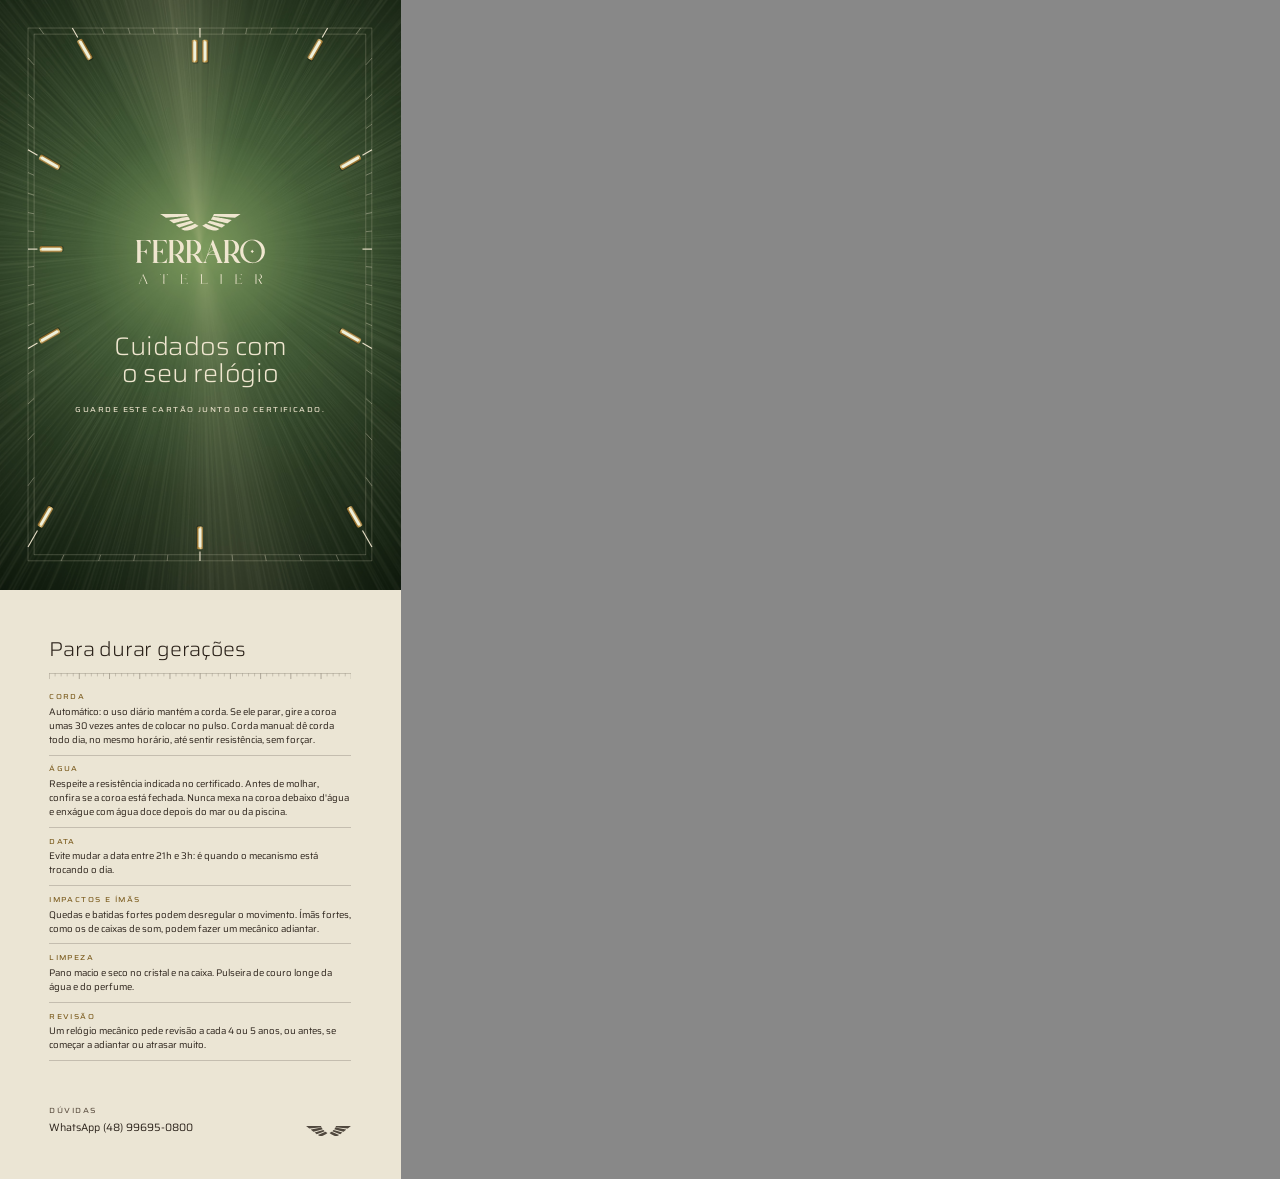
==== branding/src/html/cartao-de-cuidados.html @ 710962fe "Branding: cartão de visita, certificado e garantia, folheto, cartão de cuidados e manual da marca Im" ====
<!doctype html><html lang="pt-BR"><head><meta charset="utf-8"><title>cartao-de-cuidados</title><link href="https://fonts.googleapis.com/css2?family=Saira:wdth,wght@50..125,100..900&display=swap" rel="stylesheet">
<style>@page{size:106.0mm 156.0mm;margin:0}
*{box-sizing:border-box;margin:0;padding:0}
html,body{background:#888}
body{font-family:Saira,sans-serif;color:#2a2119;-webkit-print-color-adjust:exact;print-color-adjust:exact}
.page{position:relative;overflow:hidden;break-after:page;background:#ebe5d4}
.page:last-child{break-after:auto}
.trim{position:absolute;left:3.0mm;top:3.0mm}
.full{position:absolute;inset:0;width:100%;height:100%;object-fit:cover;display:block}
.track{position:absolute;left:0;top:0;overflow:visible}
.abs{position:absolute}
.label{font-weight:500;font-stretch:125%;text-transform:uppercase;letter-spacing:.2em;font-size:5.6pt;color:#5f5244}
.display{font-weight:300;font-stretch:112%;letter-spacing:-.01em;line-height:1.08}
.print{color:#efe6cf}
.rule{display:block}
img{display:block}
.page{width:106.0mm;height:156.0mm}
      .ca-title{left:0;right:0;top:85.0mm;text-align:center;font-size:19pt}
      .ca-sub{left:0;right:0;top:104.0mm;text-align:center;font-size:5.4pt;color:#efe6cf}
      .cb{left:10mm;right:10mm;top:10mm}
      .cb-title{font-size:15pt}
      .cb dl > div{padding:2.1mm 0;border-bottom:.15mm solid rgba(42,33,25,.2)}
      .cb dt{font-size:5.4pt;color:#7a5a1c}
      .cb dd{font-size:7.2pt;line-height:1.45;margin-top:.7mm;color:#2a2119}
      .cb-foot{left:10mm;right:10mm;bottom:8.5mm;display:flex;justify-content:space-between;align-items:end}
      .cb-foot .v{font-size:8pt;margin-top:.6mm}
    </style></head>
<body><section class="page">
      <img class="full" src="../img/laca-cuidados.jpg">
      <div class="trim" style="width:100mm;height:150mm">
        <svg class="track" viewBox="0 0 100 150" width="100mm" height="150mm" xmlns="http://www.w3.org/2000/svg"><defs><linearGradient id="gold" x1="0" y1="0" x2="1" y2="0"><stop offset="0" stop-color="#8c6a2e"/><stop offset=".45" stop-color="#f2dca0"/><stop offset=".55" stop-color="#d4ad5c"/><stop offset="1" stop-color="#7e5d24"/></linearGradient></defs><g fill="none" stroke="#efe6cf" stroke-opacity="0.45" stroke-width="0.12"><rect x="4.5" y="4.5" width="91.000" height="141.000"/><rect x="6.1" y="6.1" width="87.800" height="137.800"/></g><line x1="50.000" y1="4.500" x2="50.000" y2="7.000" stroke="#efe6cf" stroke-opacity="0.95" stroke-width="0.3"/><line x1="56.149" y1="4.500" x2="55.980" y2="6.100" stroke="#efe6cf" stroke-opacity="0.7" stroke-width="0.13"/><line x1="62.435" y1="4.500" x2="62.094" y2="6.100" stroke="#efe6cf" stroke-opacity="0.7" stroke-width="0.13"/><line x1="69.008" y1="4.500" x2="68.488" y2="6.100" stroke="#efe6cf" stroke-opacity="0.7" stroke-width="0.13"/><line x1="76.046" y1="4.500" x2="75.334" y2="6.100" stroke="#efe6cf" stroke-opacity="0.7" stroke-width="0.13"/><line x1="83.775" y1="4.500" x2="82.332" y2="7.000" stroke="#efe6cf" stroke-opacity="0.95" stroke-width="0.3"/><line x1="92.503" y1="4.500" x2="91.340" y2="6.100" stroke="#efe6cf" stroke-opacity="0.7" stroke-width="0.13"/><line x1="95.500" y1="12.467" x2="93.900" y2="14.244" stroke="#efe6cf" stroke-opacity="0.7" stroke-width="0.13"/><line x1="95.500" y1="22.032" x2="93.900" y2="23.472" stroke="#efe6cf" stroke-opacity="0.7" stroke-width="0.13"/><line x1="95.500" y1="29.942" x2="93.900" y2="31.105" stroke="#efe6cf" stroke-opacity="0.7" stroke-width="0.13"/><line x1="95.500" y1="36.731" x2="93.000" y2="38.174" stroke="#efe6cf" stroke-opacity="0.95" stroke-width="0.3"/><line x1="95.500" y1="42.742" x2="93.900" y2="43.454" stroke="#efe6cf" stroke-opacity="0.7" stroke-width="0.13"/><line x1="95.500" y1="48.216" x2="93.900" y2="48.736" stroke="#efe6cf" stroke-opacity="0.7" stroke-width="0.13"/><line x1="95.500" y1="53.329" x2="93.900" y2="53.669" stroke="#efe6cf" stroke-opacity="0.7" stroke-width="0.13"/><line x1="95.500" y1="58.218" x2="93.900" y2="58.386" stroke="#efe6cf" stroke-opacity="0.7" stroke-width="0.13"/><line x1="95.500" y1="63.000" x2="93.000" y2="63.000" stroke="#efe6cf" stroke-opacity="0.95" stroke-width="0.3"/><line x1="95.500" y1="67.782" x2="93.900" y2="67.614" stroke="#efe6cf" stroke-opacity="0.7" stroke-width="0.13"/><line x1="95.500" y1="72.671" x2="93.900" y2="72.331" stroke="#efe6cf" stroke-opacity="0.7" stroke-width="0.13"/><line x1="95.500" y1="77.784" x2="93.900" y2="77.264" stroke="#efe6cf" stroke-opacity="0.7" stroke-width="0.13"/><line x1="95.500" y1="83.258" x2="93.900" y2="82.546" stroke="#efe6cf" stroke-opacity="0.7" stroke-width="0.13"/><line x1="95.500" y1="89.269" x2="93.000" y2="87.826" stroke="#efe6cf" stroke-opacity="0.95" stroke-width="0.3"/><line x1="95.500" y1="96.058" x2="93.900" y2="94.895" stroke="#efe6cf" stroke-opacity="0.7" stroke-width="0.13"/><line x1="95.500" y1="103.968" x2="93.900" y2="102.528" stroke="#efe6cf" stroke-opacity="0.7" stroke-width="0.13"/><line x1="95.500" y1="113.533" x2="93.900" y2="111.756" stroke="#efe6cf" stroke-opacity="0.7" stroke-width="0.13"/><line x1="95.500" y1="125.625" x2="93.900" y2="123.423" stroke="#efe6cf" stroke-opacity="0.7" stroke-width="0.13"/><line x1="95.500" y1="141.808" x2="93.000" y2="137.478" stroke="#efe6cf" stroke-opacity="0.95" stroke-width="0.3"/><line x1="86.731" y1="145.500" x2="86.019" y2="143.900" stroke="#efe6cf" stroke-opacity="0.7" stroke-width="0.13"/><line x1="76.806" y1="145.500" x2="76.286" y2="143.900" stroke="#efe6cf" stroke-opacity="0.7" stroke-width="0.13"/><line x1="67.536" y1="145.500" x2="67.196" y2="143.900" stroke="#efe6cf" stroke-opacity="0.7" stroke-width="0.13"/><line x1="58.671" y1="145.500" x2="58.503" y2="143.900" stroke="#efe6cf" stroke-opacity="0.7" stroke-width="0.13"/><line x1="50.000" y1="145.500" x2="50.000" y2="143.000" stroke="#efe6cf" stroke-opacity="0.95" stroke-width="0.3"/><line x1="41.329" y1="145.500" x2="41.497" y2="143.900" stroke="#efe6cf" stroke-opacity="0.7" stroke-width="0.13"/><line x1="32.464" y1="145.500" x2="32.804" y2="143.900" stroke="#efe6cf" stroke-opacity="0.7" stroke-width="0.13"/><line x1="23.194" y1="145.500" x2="23.714" y2="143.900" stroke="#efe6cf" stroke-opacity="0.7" stroke-width="0.13"/><line x1="13.269" y1="145.500" x2="13.981" y2="143.900" stroke="#efe6cf" stroke-opacity="0.7" stroke-width="0.13"/><line x1="4.500" y1="141.808" x2="7.000" y2="137.478" stroke="#efe6cf" stroke-opacity="0.95" stroke-width="0.3"/><line x1="4.500" y1="125.625" x2="6.100" y2="123.423" stroke="#efe6cf" stroke-opacity="0.7" stroke-width="0.13"/><line x1="4.500" y1="113.533" x2="6.100" y2="111.756" stroke="#efe6cf" stroke-opacity="0.7" stroke-width="0.13"/><line x1="4.500" y1="103.968" x2="6.100" y2="102.528" stroke="#efe6cf" stroke-opacity="0.7" stroke-width="0.13"/><line x1="4.500" y1="96.058" x2="6.100" y2="94.895" stroke="#efe6cf" stroke-opacity="0.7" stroke-width="0.13"/><line x1="4.500" y1="89.269" x2="7.000" y2="87.826" stroke="#efe6cf" stroke-opacity="0.95" stroke-width="0.3"/><line x1="4.500" y1="83.258" x2="6.100" y2="82.546" stroke="#efe6cf" stroke-opacity="0.7" stroke-width="0.13"/><line x1="4.500" y1="77.784" x2="6.100" y2="77.264" stroke="#efe6cf" stroke-opacity="0.7" stroke-width="0.13"/><line x1="4.500" y1="72.671" x2="6.100" y2="72.331" stroke="#efe6cf" stroke-opacity="0.7" stroke-width="0.13"/><line x1="4.500" y1="67.782" x2="6.100" y2="67.614" stroke="#efe6cf" stroke-opacity="0.7" stroke-width="0.13"/><line x1="4.500" y1="63.000" x2="7.000" y2="63.000" stroke="#efe6cf" stroke-opacity="0.95" stroke-width="0.3"/><line x1="4.500" y1="58.218" x2="6.100" y2="58.386" stroke="#efe6cf" stroke-opacity="0.7" stroke-width="0.13"/><line x1="4.500" y1="53.329" x2="6.100" y2="53.669" stroke="#efe6cf" stroke-opacity="0.7" stroke-width="0.13"/><line x1="4.500" y1="48.216" x2="6.100" y2="48.736" stroke="#efe6cf" stroke-opacity="0.7" stroke-width="0.13"/><line x1="4.500" y1="42.742" x2="6.100" y2="43.454" stroke="#efe6cf" stroke-opacity="0.7" stroke-width="0.13"/><line x1="4.500" y1="36.731" x2="7.000" y2="38.174" stroke="#efe6cf" stroke-opacity="0.95" stroke-width="0.3"/><line x1="4.500" y1="29.942" x2="6.100" y2="31.105" stroke="#efe6cf" stroke-opacity="0.7" stroke-width="0.13"/><line x1="4.500" y1="22.032" x2="6.100" y2="23.472" stroke="#efe6cf" stroke-opacity="0.7" stroke-width="0.13"/><line x1="4.500" y1="12.467" x2="6.100" y2="14.244" stroke="#efe6cf" stroke-opacity="0.7" stroke-width="0.13"/><line x1="7.497" y1="4.500" x2="8.660" y2="6.100" stroke="#efe6cf" stroke-opacity="0.7" stroke-width="0.13"/><line x1="16.225" y1="4.500" x2="17.668" y2="7.000" stroke="#efe6cf" stroke-opacity="0.95" stroke-width="0.3"/><line x1="23.954" y1="4.500" x2="24.666" y2="6.100" stroke="#efe6cf" stroke-opacity="0.7" stroke-width="0.13"/><line x1="30.992" y1="4.500" x2="31.512" y2="6.100" stroke="#efe6cf" stroke-opacity="0.7" stroke-width="0.13"/><line x1="37.565" y1="4.500" x2="37.906" y2="6.100" stroke="#efe6cf" stroke-opacity="0.7" stroke-width="0.13"/><line x1="43.851" y1="4.500" x2="44.020" y2="6.100" stroke="#efe6cf" stroke-opacity="0.7" stroke-width="0.13"/><g transform="rotate(0 50.000 10.600)"><rect x="47.960" y="7.900" width="1.6" height="6" rx="0.4" fill="#000" fill-opacity=".3"/><rect x="47.840" y="7.600" width="1.6" height="6" rx="0.4" fill="url(#gold)"/><rect x="48.272" y="8.032" width="0.736" height="5.136" rx="0.2" fill="#eef0dc"/></g><g transform="rotate(0 50.000 10.600)"><rect x="50.680" y="7.900" width="1.6" height="6" rx="0.4" fill="#000" fill-opacity=".3"/><rect x="50.560" y="7.600" width="1.6" height="6" rx="0.4" fill="url(#gold)"/><rect x="50.992" y="8.032" width="0.736" height="5.136" rx="0.2" fill="#eef0dc"/></g><g transform="rotate(30 80.485 10.198)"><rect x="79.805" y="7.498" width="1.6" height="6" rx="0.4" fill="#000" fill-opacity=".3"/><rect x="79.685" y="7.198" width="1.6" height="6" rx="0.4" fill="url(#gold)"/><rect x="80.117" y="7.630" width="0.736" height="5.136" rx="0.2" fill="#eef0dc"/></g><g transform="rotate(60 89.802 40.020)"><rect x="89.122" y="37.320" width="1.6" height="6" rx="0.4" fill="#000" fill-opacity=".3"/><rect x="89.002" y="37.020" width="1.6" height="6" rx="0.4" fill="url(#gold)"/><rect x="89.434" y="37.452" width="0.736" height="5.136" rx="0.2" fill="#eef0dc"/></g><g transform="rotate(120 89.802 85.980)"><rect x="89.122" y="83.280" width="1.6" height="6" rx="0.4" fill="#000" fill-opacity=".3"/><rect x="89.002" y="82.980" width="1.6" height="6" rx="0.4" fill="url(#gold)"/><rect x="89.434" y="83.412" width="0.736" height="5.136" rx="0.2" fill="#eef0dc"/></g><g transform="rotate(150 90.900 133.841)"><rect x="90.220" y="131.141" width="1.6" height="6" rx="0.4" fill="#000" fill-opacity=".3"/><rect x="90.100" y="130.841" width="1.6" height="6" rx="0.4" fill="url(#gold)"/><rect x="90.532" y="131.273" width="0.736" height="5.136" rx="0.2" fill="#eef0dc"/></g><g transform="rotate(180 50.000 139.400)"><rect x="49.320" y="136.700" width="1.6" height="6" rx="0.4" fill="#000" fill-opacity=".3"/><rect x="49.200" y="136.400" width="1.6" height="6" rx="0.4" fill="url(#gold)"/><rect x="49.632" y="136.832" width="0.736" height="5.136" rx="0.2" fill="#eef0dc"/></g><g transform="rotate(210 9.100 133.841)"><rect x="8.420" y="131.141" width="1.6" height="6" rx="0.4" fill="#000" fill-opacity=".3"/><rect x="8.300" y="130.841" width="1.6" height="6" rx="0.4" fill="url(#gold)"/><rect x="8.732" y="131.273" width="0.736" height="5.136" rx="0.2" fill="#eef0dc"/></g><g transform="rotate(240 10.198 85.980)"><rect x="9.518" y="83.280" width="1.6" height="6" rx="0.4" fill="#000" fill-opacity=".3"/><rect x="9.398" y="82.980" width="1.6" height="6" rx="0.4" fill="url(#gold)"/><rect x="9.830" y="83.412" width="0.736" height="5.136" rx="0.2" fill="#eef0dc"/></g><g transform="rotate(270 10.600 63.000)"><rect x="9.920" y="60.300" width="1.6" height="6" rx="0.4" fill="#000" fill-opacity=".3"/><rect x="9.800" y="60.000" width="1.6" height="6" rx="0.4" fill="url(#gold)"/><rect x="10.232" y="60.432" width="0.736" height="5.136" rx="0.2" fill="#eef0dc"/></g><g transform="rotate(300 10.198 40.020)"><rect x="9.518" y="37.320" width="1.6" height="6" rx="0.4" fill="#000" fill-opacity=".3"/><rect x="9.398" y="37.020" width="1.6" height="6" rx="0.4" fill="url(#gold)"/><rect x="9.830" y="37.452" width="0.736" height="5.136" rx="0.2" fill="#eef0dc"/></g><g transform="rotate(330 19.515 10.198)"><rect x="18.835" y="7.498" width="1.6" height="6" rx="0.4" fill="#000" fill-opacity=".3"/><rect x="18.715" y="7.198" width="1.6" height="6" rx="0.4" fill="url(#gold)"/><rect x="19.147" y="7.630" width="0.736" height="5.136" rx="0.2" fill="#eef0dc"/></g></svg>
        <img class="abs" src="../img/empilhada-marfim.svg" style="width:34mm;left:33.0mm;top:53.7mm">
        <h1 class="abs display print ca-title">Cuidados com<br>o seu relógio</h1>
        <p class="abs label print ca-sub">Guarde este cartão junto do certificado.</p>
      </div></section><section class="page">
      <div class="trim" style="width:100mm;height:150mm">
        <div class="abs cb">
          <h2 class="display cb-title">Para durar gerações</h2>
          <div style="margin:3.4mm 0 1mm"><svg class="rule" viewBox="0 0 80 1.7" width="80mm" height="1.7mm" xmlns="http://www.w3.org/2000/svg"><g stroke-opacity="0.42"><line x1="0" y1="0.1" x2="80" y2="0.1" stroke="#2a2119" stroke-width="0.14"/><line x1="0.000" y1="0.1" x2="0.000" y2="1.60" stroke="#2a2119" stroke-width="0.2"/><line x1="1.600" y1="0.1" x2="1.600" y2="0.90" stroke="#2a2119" stroke-width="0.12"/><line x1="3.200" y1="0.1" x2="3.200" y2="0.90" stroke="#2a2119" stroke-width="0.12"/><line x1="4.800" y1="0.1" x2="4.800" y2="0.90" stroke="#2a2119" stroke-width="0.12"/><line x1="6.400" y1="0.1" x2="6.400" y2="0.90" stroke="#2a2119" stroke-width="0.12"/><line x1="8.000" y1="0.1" x2="8.000" y2="1.60" stroke="#2a2119" stroke-width="0.2"/><line x1="9.600" y1="0.1" x2="9.600" y2="0.90" stroke="#2a2119" stroke-width="0.12"/><line x1="11.200" y1="0.1" x2="11.200" y2="0.90" stroke="#2a2119" stroke-width="0.12"/><line x1="12.800" y1="0.1" x2="12.800" y2="0.90" stroke="#2a2119" stroke-width="0.12"/><line x1="14.400" y1="0.1" x2="14.400" y2="0.90" stroke="#2a2119" stroke-width="0.12"/><line x1="16.000" y1="0.1" x2="16.000" y2="1.60" stroke="#2a2119" stroke-width="0.2"/><line x1="17.600" y1="0.1" x2="17.600" y2="0.90" stroke="#2a2119" stroke-width="0.12"/><line x1="19.200" y1="0.1" x2="19.200" y2="0.90" stroke="#2a2119" stroke-width="0.12"/><line x1="20.800" y1="0.1" x2="20.800" y2="0.90" stroke="#2a2119" stroke-width="0.12"/><line x1="22.400" y1="0.1" x2="22.400" y2="0.90" stroke="#2a2119" stroke-width="0.12"/><line x1="24.000" y1="0.1" x2="24.000" y2="1.60" stroke="#2a2119" stroke-width="0.2"/><line x1="25.600" y1="0.1" x2="25.600" y2="0.90" stroke="#2a2119" stroke-width="0.12"/><line x1="27.200" y1="0.1" x2="27.200" y2="0.90" stroke="#2a2119" stroke-width="0.12"/><line x1="28.800" y1="0.1" x2="28.800" y2="0.90" stroke="#2a2119" stroke-width="0.12"/><line x1="30.400" y1="0.1" x2="30.400" y2="0.90" stroke="#2a2119" stroke-width="0.12"/><line x1="32.000" y1="0.1" x2="32.000" y2="1.60" stroke="#2a2119" stroke-width="0.2"/><line x1="33.600" y1="0.1" x2="33.600" y2="0.90" stroke="#2a2119" stroke-width="0.12"/><line x1="35.200" y1="0.1" x2="35.200" y2="0.90" stroke="#2a2119" stroke-width="0.12"/><line x1="36.800" y1="0.1" x2="36.800" y2="0.90" stroke="#2a2119" stroke-width="0.12"/><line x1="38.400" y1="0.1" x2="38.400" y2="0.90" stroke="#2a2119" stroke-width="0.12"/><line x1="40.000" y1="0.1" x2="40.000" y2="1.60" stroke="#2a2119" stroke-width="0.2"/><line x1="41.600" y1="0.1" x2="41.600" y2="0.90" stroke="#2a2119" stroke-width="0.12"/><line x1="43.200" y1="0.1" x2="43.200" y2="0.90" stroke="#2a2119" stroke-width="0.12"/><line x1="44.800" y1="0.1" x2="44.800" y2="0.90" stroke="#2a2119" stroke-width="0.12"/><line x1="46.400" y1="0.1" x2="46.400" y2="0.90" stroke="#2a2119" stroke-width="0.12"/><line x1="48.000" y1="0.1" x2="48.000" y2="1.60" stroke="#2a2119" stroke-width="0.2"/><line x1="49.600" y1="0.1" x2="49.600" y2="0.90" stroke="#2a2119" stroke-width="0.12"/><line x1="51.200" y1="0.1" x2="51.200" y2="0.90" stroke="#2a2119" stroke-width="0.12"/><line x1="52.800" y1="0.1" x2="52.800" y2="0.90" stroke="#2a2119" stroke-width="0.12"/><line x1="54.400" y1="0.1" x2="54.400" y2="0.90" stroke="#2a2119" stroke-width="0.12"/><line x1="56.000" y1="0.1" x2="56.000" y2="1.60" stroke="#2a2119" stroke-width="0.2"/><line x1="57.600" y1="0.1" x2="57.600" y2="0.90" stroke="#2a2119" stroke-width="0.12"/><line x1="59.200" y1="0.1" x2="59.200" y2="0.90" stroke="#2a2119" stroke-width="0.12"/><line x1="60.800" y1="0.1" x2="60.800" y2="0.90" stroke="#2a2119" stroke-width="0.12"/><line x1="62.400" y1="0.1" x2="62.400" y2="0.90" stroke="#2a2119" stroke-width="0.12"/><line x1="64.000" y1="0.1" x2="64.000" y2="1.60" stroke="#2a2119" stroke-width="0.2"/><line x1="65.600" y1="0.1" x2="65.600" y2="0.90" stroke="#2a2119" stroke-width="0.12"/><line x1="67.200" y1="0.1" x2="67.200" y2="0.90" stroke="#2a2119" stroke-width="0.12"/><line x1="68.800" y1="0.1" x2="68.800" y2="0.90" stroke="#2a2119" stroke-width="0.12"/><line x1="70.400" y1="0.1" x2="70.400" y2="0.90" stroke="#2a2119" stroke-width="0.12"/><line x1="72.000" y1="0.1" x2="72.000" y2="1.60" stroke="#2a2119" stroke-width="0.2"/><line x1="73.600" y1="0.1" x2="73.600" y2="0.90" stroke="#2a2119" stroke-width="0.12"/><line x1="75.200" y1="0.1" x2="75.200" y2="0.90" stroke="#2a2119" stroke-width="0.12"/><line x1="76.800" y1="0.1" x2="76.800" y2="0.90" stroke="#2a2119" stroke-width="0.12"/><line x1="78.400" y1="0.1" x2="78.400" y2="0.90" stroke="#2a2119" stroke-width="0.12"/><line x1="80.000" y1="0.1" x2="80.000" y2="1.60" stroke="#2a2119" stroke-width="0.2"/></g></svg></div>
          <dl><div><dt class="label">Corda</dt><dd>Automático: o uso diário mantém a corda. Se ele parar, gire a coroa umas 30 vezes antes de colocar no pulso. Corda manual: dê corda todo dia, no mesmo horário, até sentir resistência, sem forçar.</dd></div><div><dt class="label">Água</dt><dd>Respeite a resistência indicada no certificado. Antes de molhar, confira se a coroa está fechada. Nunca mexa na coroa debaixo d'água e enxágue com água doce depois do mar ou da piscina.</dd></div><div><dt class="label">Data</dt><dd>Evite mudar a data entre 21h e 3h: é quando o mecanismo está trocando o dia.</dd></div><div><dt class="label">Impactos e ímãs</dt><dd>Quedas e batidas fortes podem desregular o movimento. Ímãs fortes, como os de caixas de som, podem fazer um mecânico adiantar.</dd></div><div><dt class="label">Limpeza</dt><dd>Pano macio e seco no cristal e na caixa. Pulseira de couro longe da água e do perfume.</dd></div><div><dt class="label">Revisão</dt><dd>Um relógio mecânico pede revisão a cada 4 ou 5 anos, ou antes, se começar a adiantar ou atrasar muito.</dd></div></dl>
        </div>
        <div class="abs cb-foot">
          <div><p class="label">Dúvidas</p><p class="v">WhatsApp (48) 99695-0800</p></div>
          <img src="../img/asas-tinta.svg" style="width:12mm;opacity:.8">
        </div>
      </div></section></body></html>
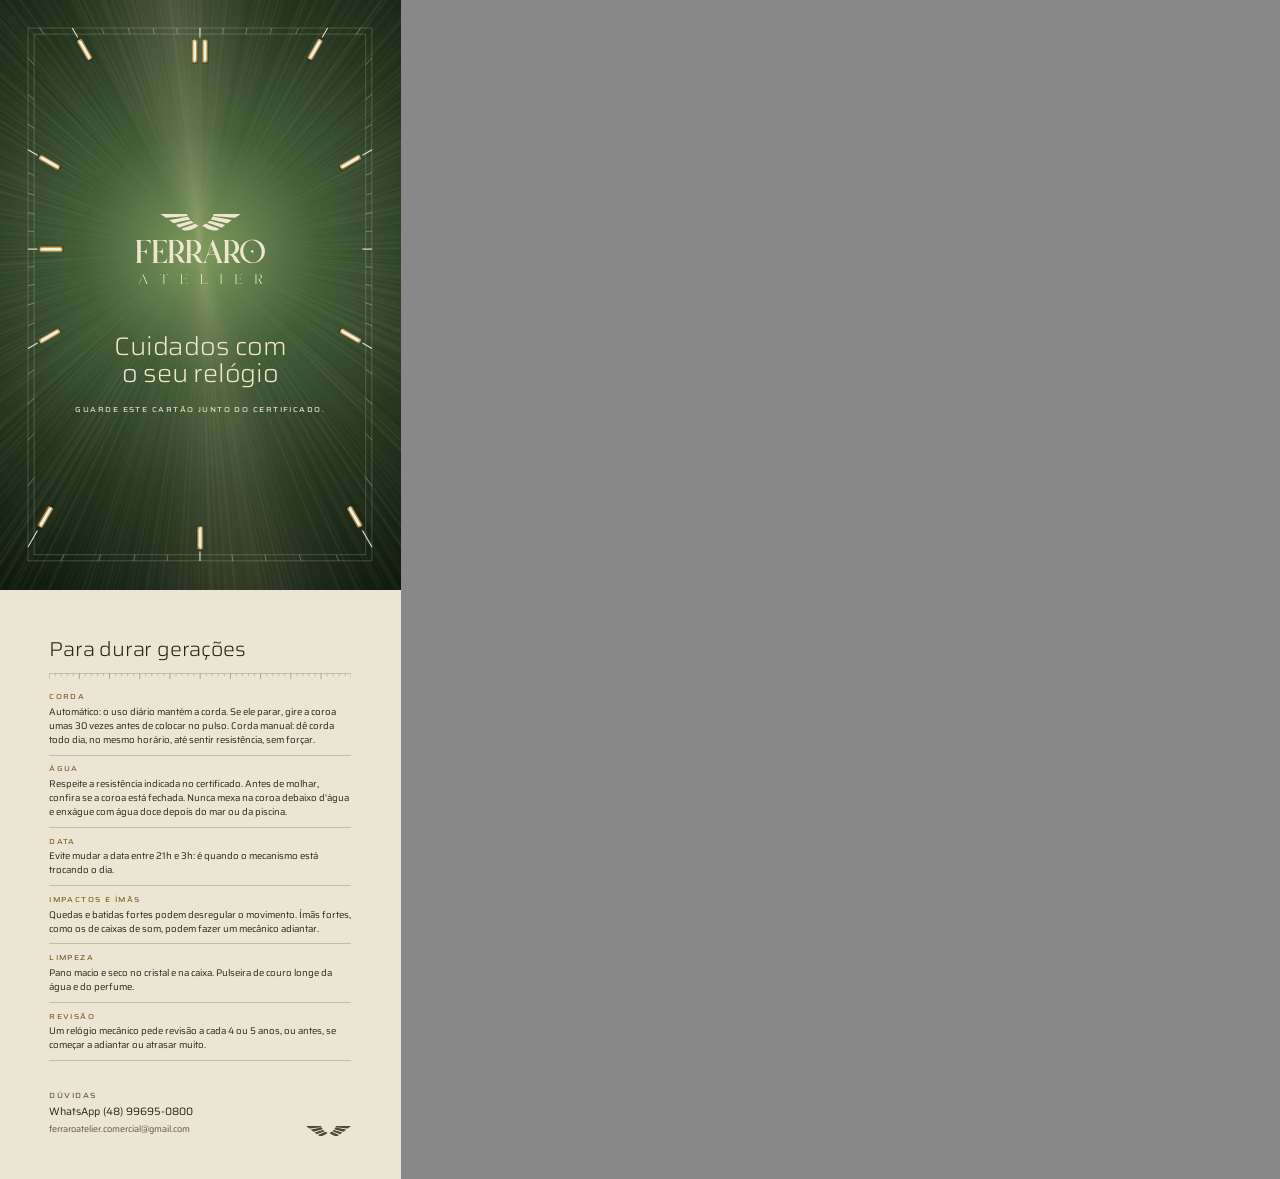
==== commit 213604b8: "E-mail do ateliê no site e nos impressos ferraroatelier.comercial@gmail.com no rodapé de contato, no" ====
--- a/branding/src/html/cartao-de-cuidados.html
+++ b/branding/src/html/cartao-de-cuidados.html
@@ -24,6 +24,7 @@
       .cb dd{font-size:7.2pt;line-height:1.45;margin-top:.7mm;color:#2a2119}
       .cb-foot{left:10mm;right:10mm;bottom:8.5mm;display:flex;justify-content:space-between;align-items:end}
       .cb-foot .v{font-size:8pt;margin-top:.6mm}
+      .cb-foot .v2{font-size:6.8pt;margin-top:.4mm;color:#5f5244}
     </style></head>
 <body><section class="page">
       <img class="full" src="../img/laca-cuidados.jpg">
@@ -40,7 +41,7 @@
           <dl><div><dt class="label">Corda</dt><dd>Automático: o uso diário mantém a corda. Se ele parar, gire a coroa umas 30 vezes antes de colocar no pulso. Corda manual: dê corda todo dia, no mesmo horário, até sentir resistência, sem forçar.</dd></div><div><dt class="label">Água</dt><dd>Respeite a resistência indicada no certificado. Antes de molhar, confira se a coroa está fechada. Nunca mexa na coroa debaixo d'água e enxágue com água doce depois do mar ou da piscina.</dd></div><div><dt class="label">Data</dt><dd>Evite mudar a data entre 21h e 3h: é quando o mecanismo está trocando o dia.</dd></div><div><dt class="label">Impactos e ímãs</dt><dd>Quedas e batidas fortes podem desregular o movimento. Ímãs fortes, como os de caixas de som, podem fazer um mecânico adiantar.</dd></div><div><dt class="label">Limpeza</dt><dd>Pano macio e seco no cristal e na caixa. Pulseira de couro longe da água e do perfume.</dd></div><div><dt class="label">Revisão</dt><dd>Um relógio mecânico pede revisão a cada 4 ou 5 anos, ou antes, se começar a adiantar ou atrasar muito.</dd></div></dl>
         </div>
         <div class="abs cb-foot">
-          <div><p class="label">Dúvidas</p><p class="v">WhatsApp (48) 99695-0800</p></div>
+          <div><p class="label">Dúvidas</p><p class="v">WhatsApp (48) 99695-0800</p><p class="v2">ferraroatelier.comercial@gmail.com</p></div>
           <img src="../img/asas-tinta.svg" style="width:12mm;opacity:.8">
         </div>
       </div></section></body></html>
